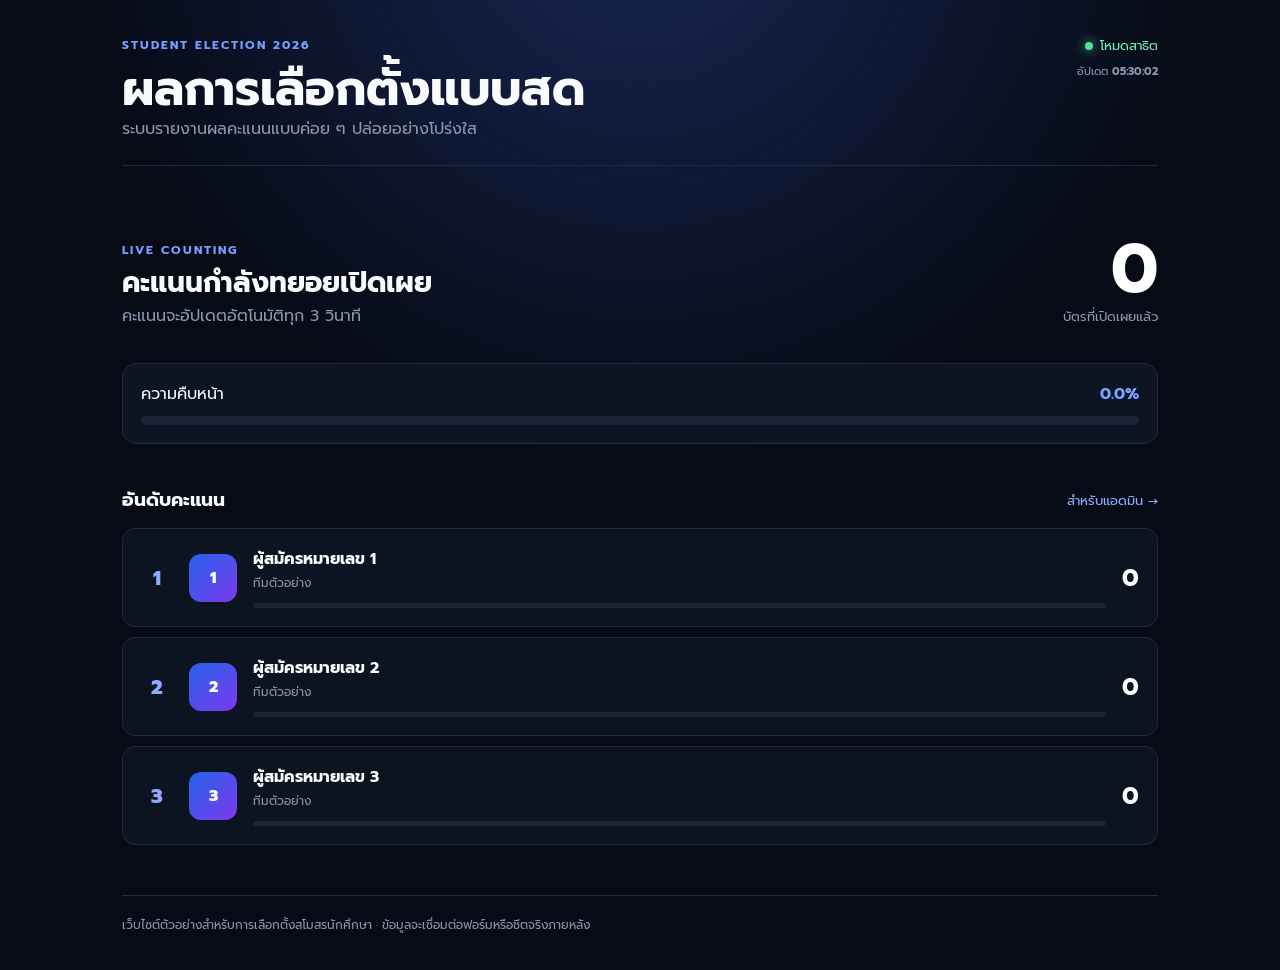
==== index.html @ ea038f3d "Build election live site and admin demo" ====
<!doctype html>
<html lang="th">
<head>
  <meta charset="UTF-8"><meta name="viewport" content="width=device-width, initial-scale=1">
  <title>ELECTION LIVE 2026</title><link rel="stylesheet" href="styles.css">
</head>
<body><div class="shell">
  <header class="topbar"><div><div class="eyebrow">STUDENT ELECTION 2026</div><h1>ผลการเลือกตั้งแบบสด</h1><p class="muted">ระบบรายงานผลคะแนนแบบค่อย ๆ ปล่อยอย่างโปร่งใส</p></div><div class="status"><i></i><span id="statusText">โหมดสาธิต</span><small>อัปเดต <b id="updated">-</b></small></div></header>
  <section class="hero"><div><span class="eyebrow">LIVE COUNTING</span><h2>คะแนนกำลังทยอยเปิดเผย</h2><p class="muted">คะแนนจะอัปเดตอัตโนมัติทุก 3 วินาที</p></div><div class="big-number"><strong id="total">0</strong><span>บัตรที่เปิดเผยแล้ว</span></div></section>
  <section class="progress"><div class="progress-head"><span>ความคืบหน้า</span><b id="percent">0%</b></div><div class="track"><div id="bar"></div></div></section>
  <section><div class="section-head"><h3>อันดับคะแนน</h3><a href="admin.html">สำหรับแอดมิน →</a></div><div id="leaderboard" class="cards"></div></section>
  <footer class="muted">เว็บไซต์ตัวอย่างสำหรับการเลือกตั้งสโมสรนักศึกษา · ข้อมูลจะเชื่อมต่อฟอร์มหรือชีตจริงภายหลัง</footer>
</div><script src="config.js"></script><script src="app.js"></script></body></html>
---- styles.css ----
@import url('https://fonts.googleapis.com/css2?family=Prompt:wght@300;400;500;700;800&display=swap');
:root{font-family:Prompt,sans-serif;color:#f8fafc;background:#070b16;--line:#202a3d;--muted:#8b98ad;--blue:#5b8cff}*{box-sizing:border-box}body{margin:0;background:radial-gradient(circle at 50% -10%,#172653,transparent 45%),#070b16}.shell{max-width:1080px;margin:auto;padding:36px 22px}.narrow{max-width:850px}.topbar{display:flex;justify-content:space-between;gap:20px;align-items:flex-start;border-bottom:1px solid var(--line);padding-bottom:24px}h1,h2,h3,p{margin:0}h1{font-size:clamp(28px,5vw,48px);line-height:1.15}h2{font-size:28px}.eyebrow{color:#76a0ff;font-size:12px;font-weight:700;letter-spacing:2px;margin-bottom:8px}.muted{color:var(--muted)}.status{text-align:right;color:#7df0b3;font-size:13px}.status i{display:inline-block;width:8px;height:8px;border-radius:50%;background:#51e396;box-shadow:0 0 12px #51e396;margin-right:7px}.status small{display:block;color:var(--muted);margin-top:8px}.hero{display:flex;justify-content:space-between;align-items:end;padding:70px 0 35px}.big-number{text-align:right}.big-number strong{display:block;font-size:68px;line-height:1;color:white}.big-number span{color:var(--muted);font-size:13px}.progress{border:1px solid var(--line);background:#0d1424;border-radius:14px;padding:18px;margin-bottom:42px}.progress-head{display:flex;justify-content:space-between;margin-bottom:10px}.progress-head b{color:#7ca5ff}.track,.mini-track{height:9px;background:#1a2436;border-radius:20px;overflow:hidden}.track div,.mini-track i{display:block;height:100%;background:linear-gradient(90deg,#4388ff,#bc64ff);border-radius:20px;transition:width .5s}.section-head{display:flex;justify-content:space-between;align-items:center;margin-bottom:14px}.section-head a{color:#8eafff;text-decoration:none;font-size:13px}.cards{display:grid;gap:10px}.candidate{display:flex;align-items:center;gap:16px;padding:18px;border:1px solid var(--line);background:#0c1321;border-radius:13px}.rank{width:32px;text-align:center;color:#8faaff;font-size:20px;font-weight:800}.avatar{width:48px;height:48px;border-radius:12px;display:grid;place-items:center;background:linear-gradient(135deg,#2563eb,#7c3aed);font-weight:800}.candidate-info{flex:1}.candidate-info h3{font-size:16px}.candidate-info p{font-size:12px;color:var(--muted);margin-top:3px}.mini-track{height:5px;margin-top:11px}.candidate>strong{font-size:24px}.panel{border:1px solid var(--line);background:#0c1321;border-radius:14px;padding:24px}.admin-grid{display:grid;grid-template-columns:1fr 1fr;gap:16px;margin-top:28px}.admin-stat{display:flex;justify-content:space-between;border-bottom:1px solid var(--line);padding:14px 0}.admin-stat b{color:#91b0ff}label{display:block;color:var(--muted);font-size:13px;margin-top:20px}input{display:block;width:100%;margin-top:7px;padding:11px;border-radius:8px;border:1px solid var(--line);background:#070b16;color:white;font:inherit}.actions{display:flex;gap:10px;margin-top:20px}.button{border:0;border-radius:8px;padding:11px 15px;background:#4f7fff;color:white;font:inherit;cursor:pointer}.button.ghost{background:transparent;border:1px solid var(--line);text-decoration:none}.button.danger{background:#a33b52}.notice{margin-top:20px;padding:13px;border-radius:8px;background:#241d13;color:#e9c486;font-size:13px}code{color:#9cb8ff}footer{border-top:1px solid var(--line);margin-top:50px;padding-top:20px;font-size:12px}@media(max-width:680px){.topbar,.hero{flex-direction:column}.status,.big-number{text-align:left}.admin-grid{grid-template-columns:1fr}.big-number strong{font-size:52px}}
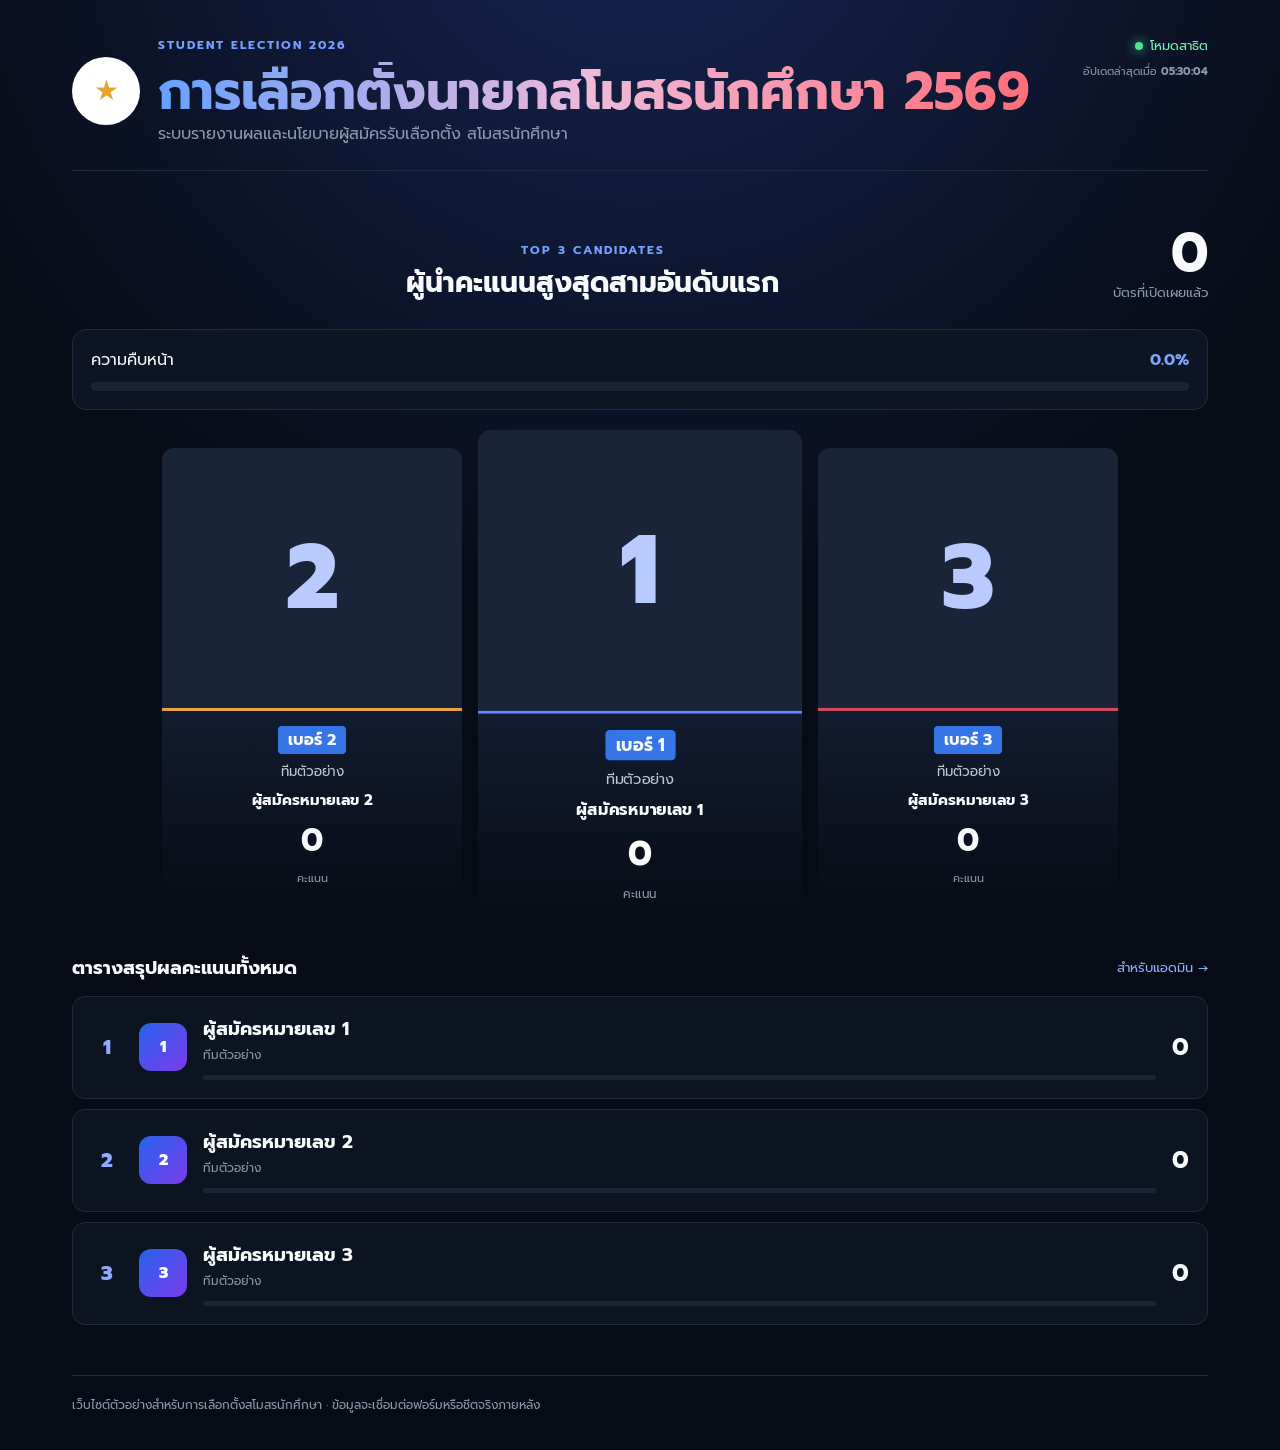
==== commit 7cfcf99d: "Add podium dashboard and admin content editor" ====
--- a/index.html
+++ b/index.html
@@ -1,13 +1 @@
-<!doctype html>
-<html lang="th">
-<head>
-  <meta charset="UTF-8"><meta name="viewport" content="width=device-width, initial-scale=1">
-  <title>ELECTION LIVE 2026</title><link rel="stylesheet" href="styles.css">
-</head>
-<body><div class="shell">
-  <header class="topbar"><div><div class="eyebrow">STUDENT ELECTION 2026</div><h1>ผลการเลือกตั้งแบบสด</h1><p class="muted">ระบบรายงานผลคะแนนแบบค่อย ๆ ปล่อยอย่างโปร่งใส</p></div><div class="status"><i></i><span id="statusText">โหมดสาธิต</span><small>อัปเดต <b id="updated">-</b></small></div></header>
-  <section class="hero"><div><span class="eyebrow">LIVE COUNTING</span><h2>คะแนนกำลังทยอยเปิดเผย</h2><p class="muted">คะแนนจะอัปเดตอัตโนมัติทุก 3 วินาที</p></div><div class="big-number"><strong id="total">0</strong><span>บัตรที่เปิดเผยแล้ว</span></div></section>
-  <section class="progress"><div class="progress-head"><span>ความคืบหน้า</span><b id="percent">0%</b></div><div class="track"><div id="bar"></div></div></section>
-  <section><div class="section-head"><h3>อันดับคะแนน</h3><a href="admin.html">สำหรับแอดมิน →</a></div><div id="leaderboard" class="cards"></div></section>
-  <footer class="muted">เว็บไซต์ตัวอย่างสำหรับการเลือกตั้งสโมสรนักศึกษา · ข้อมูลจะเชื่อมต่อฟอร์มหรือชีตจริงภายหลัง</footer>
-</div><script src="config.js"></script><script src="app.js"></script></body></html>
+<!doctype html><html lang="th"><head><meta charset="UTF-8"><meta name="viewport" content="width=device-width, initial-scale=1"><title>ELECTION LIVE 2026</title><link rel="stylesheet" href="styles.css"></head><body><div class="shell"><header class="topbar"><div class="brand"><div id="logo" class="logo">★</div><div><div class="eyebrow">STUDENT ELECTION 2026</div><h1 id="siteTitle">การเลือกตั้งนายกสโมสรนักศึกษา 2569</h1><p id="siteSubtitle" class="muted">ระบบรายงานผลและนโยบายผู้สมัครรับเลือกตั้ง สโมสรนักศึกษา</p></div></div><div class="status"><i></i><span id="statusText">โหมดสาธิต</span><small>อัปเดตล่าสุดเมื่อ <b id="updated">-</b></small></div></header><section class="hero"><div class="hero-title"><span class="eyebrow">TOP 3 CANDIDATES</span><h2>ผู้นำคะแนนสูงสุดสามอันดับแรก</h2></div><div class="big-number"><strong id="total">0</strong><span>บัตรที่เปิดเผยแล้ว</span></div></section><section class="progress"><div class="progress-head"><span>ความคืบหน้า</span><b id="percent">0%</b></div><div class="track"><div id="bar"></div></div></section><section><div id="podium" class="podium"></div><div class="section-head"><h3>ตารางสรุปผลคะแนนทั้งหมด</h3><a href="admin.html">สำหรับแอดมิน →</a></div><div id="leaderboard" class="cards"></div></section><footer class="muted">เว็บไซต์ตัวอย่างสำหรับการเลือกตั้งสโมสรนักศึกษา · ข้อมูลจะเชื่อมต่อฟอร์มหรือชีตจริงภายหลัง</footer></div><script src="config.js"></script><script src="app.js"></script></body></html>
--- a/styles.css
+++ b/styles.css
@@ -1,2 +1 @@
-@import url('https://fonts.googleapis.com/css2?family=Prompt:wght@300;400;500;700;800&display=swap');
-:root{font-family:Prompt,sans-serif;color:#f8fafc;background:#070b16;--line:#202a3d;--muted:#8b98ad;--blue:#5b8cff}*{box-sizing:border-box}body{margin:0;background:radial-gradient(circle at 50% -10%,#172653,transparent 45%),#070b16}.shell{max-width:1080px;margin:auto;padding:36px 22px}.narrow{max-width:850px}.topbar{display:flex;justify-content:space-between;gap:20px;align-items:flex-start;border-bottom:1px solid var(--line);padding-bottom:24px}h1,h2,h3,p{margin:0}h1{font-size:clamp(28px,5vw,48px);line-height:1.15}h2{font-size:28px}.eyebrow{color:#76a0ff;font-size:12px;font-weight:700;letter-spacing:2px;margin-bottom:8px}.muted{color:var(--muted)}.status{text-align:right;color:#7df0b3;font-size:13px}.status i{display:inline-block;width:8px;height:8px;border-radius:50%;background:#51e396;box-shadow:0 0 12px #51e396;margin-right:7px}.status small{display:block;color:var(--muted);margin-top:8px}.hero{display:flex;justify-content:space-between;align-items:end;padding:70px 0 35px}.big-number{text-align:right}.big-number strong{display:block;font-size:68px;line-height:1;color:white}.big-number span{color:var(--muted);font-size:13px}.progress{border:1px solid var(--line);background:#0d1424;border-radius:14px;padding:18px;margin-bottom:42px}.progress-head{display:flex;justify-content:space-between;margin-bottom:10px}.progress-head b{color:#7ca5ff}.track,.mini-track{height:9px;background:#1a2436;border-radius:20px;overflow:hidden}.track div,.mini-track i{display:block;height:100%;background:linear-gradient(90deg,#4388ff,#bc64ff);border-radius:20px;transition:width .5s}.section-head{display:flex;justify-content:space-between;align-items:center;margin-bottom:14px}.section-head a{color:#8eafff;text-decoration:none;font-size:13px}.cards{display:grid;gap:10px}.candidate{display:flex;align-items:center;gap:16px;padding:18px;border:1px solid var(--line);background:#0c1321;border-radius:13px}.rank{width:32px;text-align:center;color:#8faaff;font-size:20px;font-weight:800}.avatar{width:48px;height:48px;border-radius:12px;display:grid;place-items:center;background:linear-gradient(135deg,#2563eb,#7c3aed);font-weight:800}.candidate-info{flex:1}.candidate-info h3{font-size:16px}.candidate-info p{font-size:12px;color:var(--muted);margin-top:3px}.mini-track{height:5px;margin-top:11px}.candidate>strong{font-size:24px}.panel{border:1px solid var(--line);background:#0c1321;border-radius:14px;padding:24px}.admin-grid{display:grid;grid-template-columns:1fr 1fr;gap:16px;margin-top:28px}.admin-stat{display:flex;justify-content:space-between;border-bottom:1px solid var(--line);padding:14px 0}.admin-stat b{color:#91b0ff}label{display:block;color:var(--muted);font-size:13px;margin-top:20px}input{display:block;width:100%;margin-top:7px;padding:11px;border-radius:8px;border:1px solid var(--line);background:#070b16;color:white;font:inherit}.actions{display:flex;gap:10px;margin-top:20px}.button{border:0;border-radius:8px;padding:11px 15px;background:#4f7fff;color:white;font:inherit;cursor:pointer}.button.ghost{background:transparent;border:1px solid var(--line);text-decoration:none}.button.danger{background:#a33b52}.notice{margin-top:20px;padding:13px;border-radius:8px;background:#241d13;color:#e9c486;font-size:13px}code{color:#9cb8ff}footer{border-top:1px solid var(--line);margin-top:50px;padding-top:20px;font-size:12px}@media(max-width:680px){.topbar,.hero{flex-direction:column}.status,.big-number{text-align:left}.admin-grid{grid-template-columns:1fr}.big-number strong{font-size:52px}}
+@import url('https://fonts.googleapis.com/css2?family=Prompt:wght@300;400;500;700;800&display=swap');:root{font-family:Prompt,sans-serif;color:#f8fafc;background:#070b16;--line:#202a3d;--muted:#8b98ad}*{box-sizing:border-box}body{margin:0;background:radial-gradient(circle at 50% -10%,#172653,transparent 45%),#070b16}.shell{max-width:1180px;margin:auto;padding:36px 22px}.narrow{max-width:1100px}.topbar{display:flex;justify-content:space-between;gap:20px;align-items:flex-start;border-bottom:1px solid var(--line);padding-bottom:24px}.brand{display:flex;align-items:center;gap:18px}.logo{width:68px;height:68px;border-radius:50%;display:grid;place-items:center;background:#fff;color:#e4a52d;background-size:cover;background-position:center;font-size:28px}h1,h2,h3,p{margin:0}h1{font-size:clamp(28px,5vw,52px);line-height:1.15;background:linear-gradient(90deg,#64a0ff,#f0b9d8,#ff6d79);color:transparent;background-clip:text}h2{font-size:28px}.eyebrow{color:#76a0ff;font-size:12px;font-weight:700;letter-spacing:2px;margin-bottom:8px}.muted{color:var(--muted)}.status{text-align:right;color:#7df0b3;font-size:13px}.status i{display:inline-block;width:8px;height:8px;border-radius:50%;background:#51e396;box-shadow:0 0 12px #51e396;margin-right:7px}.status small{display:block;color:var(--muted);margin-top:8px}.hero{display:flex;justify-content:space-between;align-items:end;padding:55px 0 25px;text-align:center}.hero-title{flex:1}.big-number{text-align:right}.big-number strong{display:block;font-size:54px;line-height:1}.big-number span{color:var(--muted);font-size:13px}.progress{border:1px solid var(--line);background:#0d1424;border-radius:14px;padding:18px;margin-bottom:38px}.progress-head{display:flex;justify-content:space-between;margin-bottom:10px}.progress-head b{color:#7ca5ff}.track,.mini-track{height:9px;background:#1a2436;border-radius:20px;overflow:hidden}.track div,.mini-track i{display:block;height:100%;background:linear-gradient(90deg,#4388ff,#bc64ff);border-radius:20px;transition:width .5s}.podium{display:flex;align-items:end;justify-content:center;gap:28px;min-height:390px;margin:0 0 50px}.podium-card{width:30%;max-width:300px;text-align:center}.p1{order:2;transform:scale(1.08);z-index:2}.p2{order:1}.p3{order:3}.podium-photo{height:260px;background:#1a2438 center/cover no-repeat;border-radius:12px 12px 0 0;display:grid;place-items:center;font-size:90px;font-weight:800;color:#b9caff}.podium-info{background:linear-gradient(#121c30,#070b15);padding:15px;border-radius:0 0 12px 12px;border-top:3px solid #5b8cff}.p2 .podium-info{border-color:#e9a23d}.p3 .podium-info{border-color:#cf4b5b}.number{display:inline-block;background:#3675e8;padding:2px 10px;border-radius:4px;font-weight:700}.podium-info small{display:block;color:#bdc7d8;margin:7px}.podium-info h3{font-size:15px;white-space:nowrap;overflow:hidden;text-overflow:ellipsis}.podium-info strong{display:block;font-size:32px;margin-top:5px}.podium-info em{font-size:11px;color:var(--muted);font-style:normal}.section-head{display:flex;justify-content:space-between;align-items:center;margin-bottom:14px}.section-head a{color:#8eafff;text-decoration:none;font-size:13px}.cards{display:grid;gap:10px}.candidate{display:flex;align-items:center;gap:16px;padding:18px;border:1px solid var(--line);background:#0c1321;border-radius:13px}.rank{width:32px;text-align:center;color:#8faaff;font-size:20px;font-weight:800}.avatar{width:48px;height:48px;border-radius:12px;display:grid;place-items:center;background:linear-gradient(135deg,#2563eb,#7c3aed);font-weight:800}.candidate-info{flex:1}.candidate-info p{font-size:12px;color:var(--muted);margin-top:3px}.mini-track{height:5px;margin-top:11px}.candidate>strong{font-size:24px}.panel{border:1px solid var(--line);background:#0c1321;border-radius:14px;padding:24px}.admin-grid{display:grid;grid-template-columns:1fr 1.3fr;gap:16px;margin-top:28px}.admin-stat,.admin-row{display:flex;justify-content:space-between;border-bottom:1px solid var(--line);padding:12px 0}.admin-stat b,.admin-row b{color:#91b0ff}.edit-heading{margin-top:25px}label{display:block;color:var(--muted);font-size:13px;margin-top:15px}input{display:block;width:100%;margin-top:7px;padding:11px;border-radius:8px;border:1px solid var(--line);background:#070b16;color:white;font:inherit}.editor-card{border:1px solid var(--line);border-radius:9px;padding:10px;margin:10px 0}.editor-card b{color:#91b0ff}.actions{display:flex;gap:10px;margin-top:20px}.button{border:0;border-radius:8px;padding:11px 15px;background:#4f7fff;color:white;font:inherit;cursor:pointer}.button.ghost{background:transparent;border:1px solid var(--line);text-decoration:none}.button.danger{background:#a33b52}.save{margin-top:18px}.notice{margin-top:20px;padding:13px;border-radius:8px;background:#241d13;color:#e9c486;font-size:13px}footer{border-top:1px solid var(--line);margin-top:50px;padding-top:20px;font-size:12px}@media(max-width:680px){.topbar,.hero{flex-direction:column;text-align:left}.brand{align-items:flex-start}.status,.big-number{text-align:left}.admin-grid{grid-template-columns:1fr}.podium{gap:8px;min-height:300px}.podium-photo{height:180px}.p1{transform:scale(1.03)}.big-number strong{font-size:52px}}
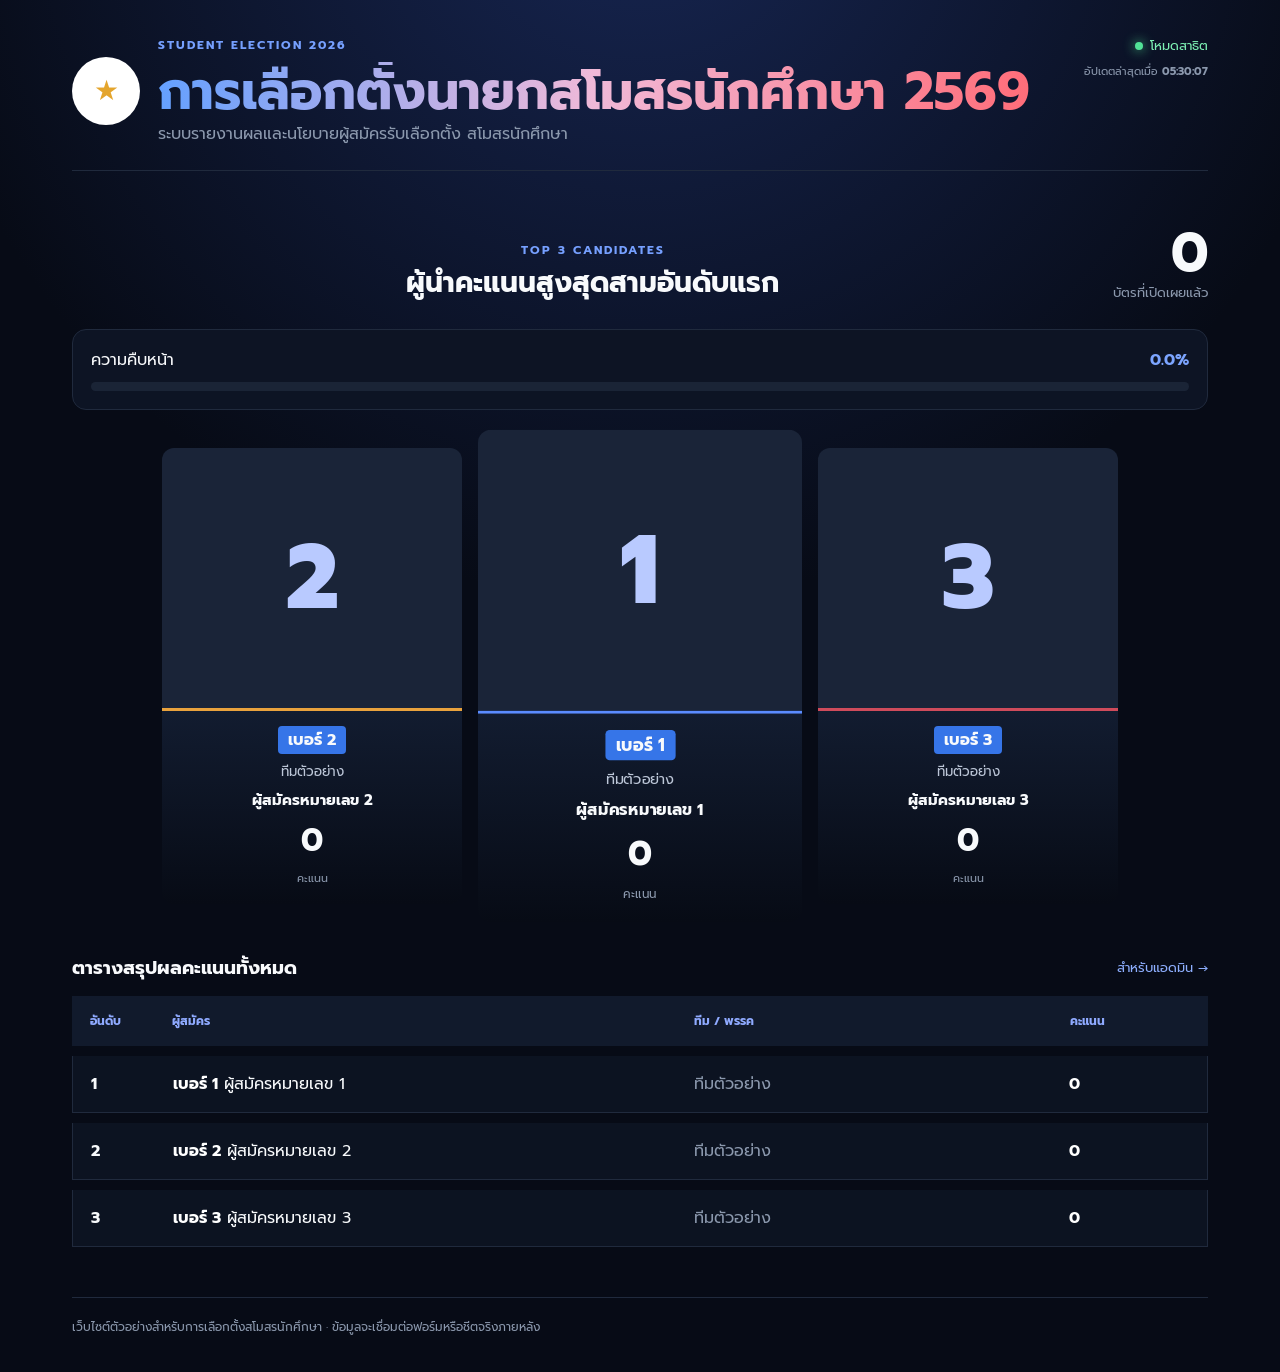
==== commit 5955c4c6: "Polish election UI and add Google Forms setup guide" ====
--- a/index.html
+++ b/index.html
@@ -1 +1 @@
-<!doctype html><html lang="th"><head><meta charset="UTF-8"><meta name="viewport" content="width=device-width, initial-scale=1"><title>ELECTION LIVE 2026</title><link rel="stylesheet" href="styles.css"></head><body><div class="shell"><header class="topbar"><div class="brand"><div id="logo" class="logo">★</div><div><div class="eyebrow">STUDENT ELECTION 2026</div><h1 id="siteTitle">การเลือกตั้งนายกสโมสรนักศึกษา 2569</h1><p id="siteSubtitle" class="muted">ระบบรายงานผลและนโยบายผู้สมัครรับเลือกตั้ง สโมสรนักศึกษา</p></div></div><div class="status"><i></i><span id="statusText">โหมดสาธิต</span><small>อัปเดตล่าสุดเมื่อ <b id="updated">-</b></small></div></header><section class="hero"><div class="hero-title"><span class="eyebrow">TOP 3 CANDIDATES</span><h2>ผู้นำคะแนนสูงสุดสามอันดับแรก</h2></div><div class="big-number"><strong id="total">0</strong><span>บัตรที่เปิดเผยแล้ว</span></div></section><section class="progress"><div class="progress-head"><span>ความคืบหน้า</span><b id="percent">0%</b></div><div class="track"><div id="bar"></div></div></section><section><div id="podium" class="podium"></div><div class="section-head"><h3>ตารางสรุปผลคะแนนทั้งหมด</h3><a href="admin.html">สำหรับแอดมิน →</a></div><div id="leaderboard" class="cards"></div></section><footer class="muted">เว็บไซต์ตัวอย่างสำหรับการเลือกตั้งสโมสรนักศึกษา · ข้อมูลจะเชื่อมต่อฟอร์มหรือชีตจริงภายหลัง</footer></div><script src="config.js"></script><script src="app.js"></script></body></html>
+<!doctype html><html lang="th"><head><meta charset="UTF-8"><meta name="viewport" content="width=device-width, initial-scale=1"><title>ELECTION LIVE 2026</title><link rel="stylesheet" href="styles.css"></head><body><div class="shell"><header class="topbar"><div class="brand"><div id="logo" class="logo">★</div><div><div class="eyebrow">STUDENT ELECTION 2026</div><h1 id="siteTitle">การเลือกตั้งนายกสโมสรนักศึกษา 2569</h1><p id="siteSubtitle" class="muted">ระบบรายงานผลและนโยบายผู้สมัครรับเลือกตั้ง สโมสรนักศึกษา</p></div></div><div class="status"><i></i><span id="statusText">โหมดสาธิต</span><small>อัปเดตล่าสุดเมื่อ <b id="updated">-</b></small></div></header><section class="hero"><div class="hero-title"><span class="eyebrow">TOP 3 CANDIDATES</span><h2>ผู้นำคะแนนสูงสุดสามอันดับแรก</h2></div><div class="big-number"><strong id="total">0</strong><span>บัตรที่เปิดเผยแล้ว</span></div></section><section class="progress"><div class="progress-head"><span>ความคืบหน้า</span><b id="percent">0%</b></div><div class="track"><div id="bar"></div></div></section><section><div id="podium" class="podium"></div><div class="section-head"><h3>ตารางสรุปผลคะแนนทั้งหมด</h3><a href="admin.html">สำหรับแอดมิน →</a></div><div id="leaderboard" class="cards"></div></section><footer class="muted">เว็บไซต์ตัวอย่างสำหรับการเลือกตั้งสโมสรนักศึกษา · ข้อมูลจะเชื่อมต่อฟอร์มหรือชีตจริงภายหลัง</footer></div><div id="candidateModal" class="modal" aria-hidden="true"><div class="modal-box"><button id="closeModal" class="modal-close">×</button><div id="modalPhoto" class="modal-photo"></div><div class="modal-copy"><span id="modalNo" class="number"></span><h2 id="modalName"></h2><p id="modalTeam" class="muted"></p><p id="modalPolicy" class="policy"></p></div></div></div><script src="config.js"></script><script src="app.js"></script></body></html>
--- a/styles.css
+++ b/styles.css
@@ -1 +1,5 @@
 @import url('https://fonts.googleapis.com/css2?family=Prompt:wght@300;400;500;700;800&display=swap');:root{font-family:Prompt,sans-serif;color:#f8fafc;background:#070b16;--line:#202a3d;--muted:#8b98ad}*{box-sizing:border-box}body{margin:0;background:radial-gradient(circle at 50% -10%,#172653,transparent 45%),#070b16}.shell{max-width:1180px;margin:auto;padding:36px 22px}.narrow{max-width:1100px}.topbar{display:flex;justify-content:space-between;gap:20px;align-items:flex-start;border-bottom:1px solid var(--line);padding-bottom:24px}.brand{display:flex;align-items:center;gap:18px}.logo{width:68px;height:68px;border-radius:50%;display:grid;place-items:center;background:#fff;color:#e4a52d;background-size:cover;background-position:center;font-size:28px}h1,h2,h3,p{margin:0}h1{font-size:clamp(28px,5vw,52px);line-height:1.15;background:linear-gradient(90deg,#64a0ff,#f0b9d8,#ff6d79);color:transparent;background-clip:text}h2{font-size:28px}.eyebrow{color:#76a0ff;font-size:12px;font-weight:700;letter-spacing:2px;margin-bottom:8px}.muted{color:var(--muted)}.status{text-align:right;color:#7df0b3;font-size:13px}.status i{display:inline-block;width:8px;height:8px;border-radius:50%;background:#51e396;box-shadow:0 0 12px #51e396;margin-right:7px}.status small{display:block;color:var(--muted);margin-top:8px}.hero{display:flex;justify-content:space-between;align-items:end;padding:55px 0 25px;text-align:center}.hero-title{flex:1}.big-number{text-align:right}.big-number strong{display:block;font-size:54px;line-height:1}.big-number span{color:var(--muted);font-size:13px}.progress{border:1px solid var(--line);background:#0d1424;border-radius:14px;padding:18px;margin-bottom:38px}.progress-head{display:flex;justify-content:space-between;margin-bottom:10px}.progress-head b{color:#7ca5ff}.track,.mini-track{height:9px;background:#1a2436;border-radius:20px;overflow:hidden}.track div,.mini-track i{display:block;height:100%;background:linear-gradient(90deg,#4388ff,#bc64ff);border-radius:20px;transition:width .5s}.podium{display:flex;align-items:end;justify-content:center;gap:28px;min-height:390px;margin:0 0 50px}.podium-card{width:30%;max-width:300px;text-align:center}.p1{order:2;transform:scale(1.08);z-index:2}.p2{order:1}.p3{order:3}.podium-photo{height:260px;background:#1a2438 center/cover no-repeat;border-radius:12px 12px 0 0;display:grid;place-items:center;font-size:90px;font-weight:800;color:#b9caff}.podium-info{background:linear-gradient(#121c30,#070b15);padding:15px;border-radius:0 0 12px 12px;border-top:3px solid #5b8cff}.p2 .podium-info{border-color:#e9a23d}.p3 .podium-info{border-color:#cf4b5b}.number{display:inline-block;background:#3675e8;padding:2px 10px;border-radius:4px;font-weight:700}.podium-info small{display:block;color:#bdc7d8;margin:7px}.podium-info h3{font-size:15px;white-space:nowrap;overflow:hidden;text-overflow:ellipsis}.podium-info strong{display:block;font-size:32px;margin-top:5px}.podium-info em{font-size:11px;color:var(--muted);font-style:normal}.section-head{display:flex;justify-content:space-between;align-items:center;margin-bottom:14px}.section-head a{color:#8eafff;text-decoration:none;font-size:13px}.cards{display:grid;gap:10px}.candidate{display:flex;align-items:center;gap:16px;padding:18px;border:1px solid var(--line);background:#0c1321;border-radius:13px}.rank{width:32px;text-align:center;color:#8faaff;font-size:20px;font-weight:800}.avatar{width:48px;height:48px;border-radius:12px;display:grid;place-items:center;background:linear-gradient(135deg,#2563eb,#7c3aed);font-weight:800}.candidate-info{flex:1}.candidate-info p{font-size:12px;color:var(--muted);margin-top:3px}.mini-track{height:5px;margin-top:11px}.candidate>strong{font-size:24px}.panel{border:1px solid var(--line);background:#0c1321;border-radius:14px;padding:24px}.admin-grid{display:grid;grid-template-columns:1fr 1.3fr;gap:16px;margin-top:28px}.admin-stat,.admin-row{display:flex;justify-content:space-between;border-bottom:1px solid var(--line);padding:12px 0}.admin-stat b,.admin-row b{color:#91b0ff}.edit-heading{margin-top:25px}label{display:block;color:var(--muted);font-size:13px;margin-top:15px}input{display:block;width:100%;margin-top:7px;padding:11px;border-radius:8px;border:1px solid var(--line);background:#070b16;color:white;font:inherit}.editor-card{border:1px solid var(--line);border-radius:9px;padding:10px;margin:10px 0}.editor-card b{color:#91b0ff}.actions{display:flex;gap:10px;margin-top:20px}.button{border:0;border-radius:8px;padding:11px 15px;background:#4f7fff;color:white;font:inherit;cursor:pointer}.button.ghost{background:transparent;border:1px solid var(--line);text-decoration:none}.button.danger{background:#a33b52}.save{margin-top:18px}.notice{margin-top:20px;padding:13px;border-radius:8px;background:#241d13;color:#e9c486;font-size:13px}footer{border-top:1px solid var(--line);margin-top:50px;padding-top:20px;font-size:12px}@media(max-width:680px){.topbar,.hero{flex-direction:column;text-align:left}.brand{align-items:flex-start}.status,.big-number{text-align:left}.admin-grid{grid-template-columns:1fr}.podium{gap:8px;min-height:300px}.podium-photo{height:180px}.p1{transform:scale(1.03)}.big-number strong{font-size:52px}}
+ .table-head,.table-row{display:grid;grid-template-columns:70px 1.4fr 1fr 120px;gap:12px;align-items:center;padding:16px 18px}.table-head{background:#111a2c;color:#8faaff;font-size:12px;font-weight:700}.table-row{border:1px solid var(--line);border-top:0;background:#0c1321}.table-row strong{color:#fff}.editor-line{display:flex;justify-content:space-between;align-items:center}.remove-candidate{border:0;background:#5b2031;color:#ffb4c1;padding:5px 9px;border-radius:6px;cursor:pointer}.editor-card input{margin-top:8px}@media(max-width:680px){.table-head,.table-row{grid-template-columns:42px 1fr 90px}.table-head span:nth-child(3),.table-row span:nth-child(3){display:none}}
+/* interaction polish */
+.podium-card,.candidate,.panel,.button{transition:transform .28s cubic-bezier(.2,.8,.2,1),box-shadow .28s ease,border-color .28s ease}.podium-card:hover{transform:translateY(-14px) scale(1.03);filter:saturate(1.15)}.p1:hover{transform:translateY(-18px) scale(1.12)}.candidate:hover,.panel:hover{transform:translateY(-4px);border-color:#4e78d8;box-shadow:0 18px 45px #0007}.button:hover{transform:translateY(-3px);box-shadow:0 10px 24px #4f7fff66}.button:active{transform:translateY(0) scale(.97)}.podium-photo{transition:transform .45s ease,filter .45s ease}.podium-card:hover .podium-photo{transform:scale(1.035);filter:brightness(1.15)}.modal{position:fixed;inset:0;z-index:10;display:grid;place-items:center;background:#02040dcc;backdrop-filter:blur(10px);opacity:0;pointer-events:none;transition:opacity .25s ease}.modal.open{opacity:1;pointer-events:auto}.modal-box{width:min(620px,calc(100% - 30px));background:#10192c;border:1px solid #36518c;border-radius:18px;overflow:hidden;transform:translateY(25px) scale(.96);transition:transform .3s ease}.modal.open .modal-box{transform:none}.modal-photo{height:260px;background:#17243c center/cover no-repeat}.modal-copy{padding:24px}.modal-copy h2{margin-top:12px}.policy{white-space:pre-wrap;color:#c9d3e6;margin-top:18px;line-height:1.8}.modal-close{position:absolute;margin:12px 0 0 570px;border:0;background:#0008;color:white;font-size:28px;border-radius:50%;width:38px;height:38px;cursor:pointer}
+ .modal-box{position:relative}.modal-close{position:absolute;right:12px;top:12px;margin:0;z-index:2}
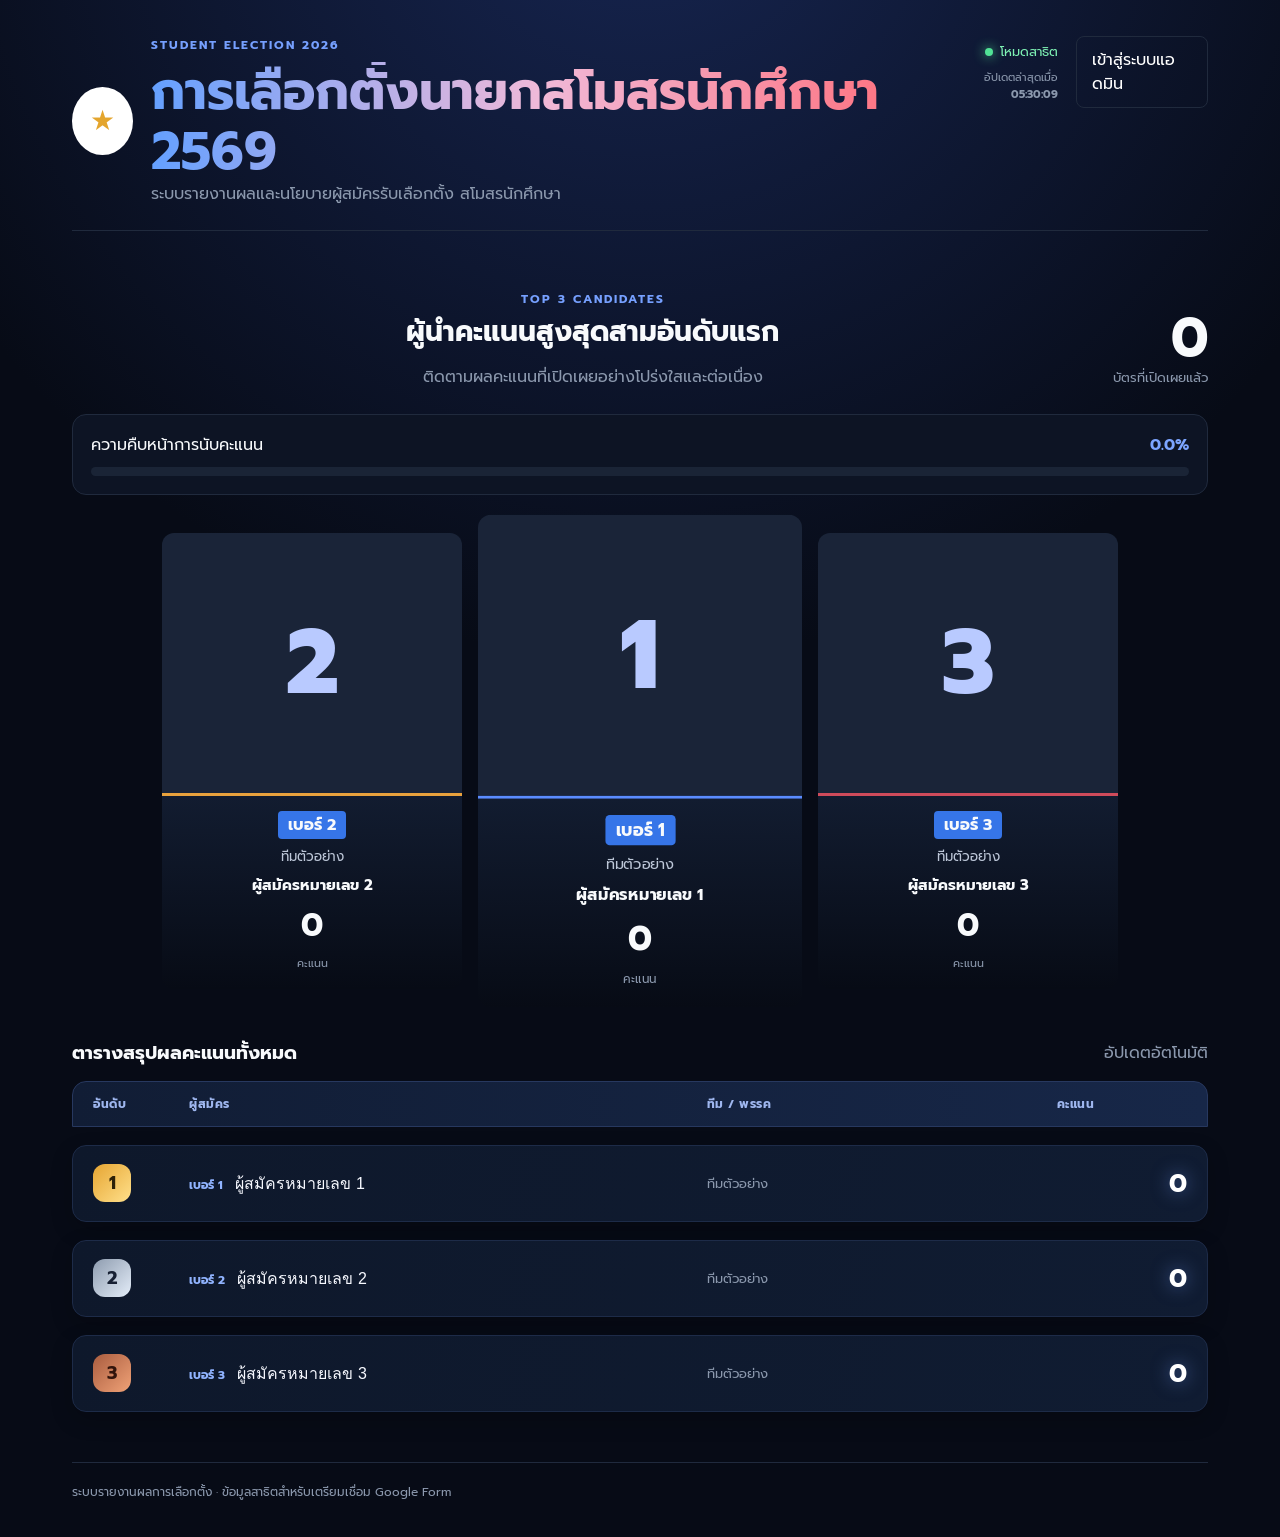
==== commit 92ee8a92: "Make public homepage the default entry" ====
--- a/index.html
+++ b/index.html
@@ -1 +1 @@
-<!doctype html><html lang="th"><head><meta charset="UTF-8"><meta name="viewport" content="width=device-width, initial-scale=1"><title>ELECTION LIVE 2026</title><link rel="stylesheet" href="styles.css"></head><body><div class="shell"><header class="topbar"><div class="brand"><div id="logo" class="logo">★</div><div><div class="eyebrow">STUDENT ELECTION 2026</div><h1 id="siteTitle">การเลือกตั้งนายกสโมสรนักศึกษา 2569</h1><p id="siteSubtitle" class="muted">ระบบรายงานผลและนโยบายผู้สมัครรับเลือกตั้ง สโมสรนักศึกษา</p></div></div><div class="status"><i></i><span id="statusText">โหมดสาธิต</span><small>อัปเดตล่าสุดเมื่อ <b id="updated">-</b></small></div></header><section class="hero"><div class="hero-title"><span class="eyebrow">TOP 3 CANDIDATES</span><h2>ผู้นำคะแนนสูงสุดสามอันดับแรก</h2></div><div class="big-number"><strong id="total">0</strong><span>บัตรที่เปิดเผยแล้ว</span></div></section><section class="progress"><div class="progress-head"><span>ความคืบหน้า</span><b id="percent">0%</b></div><div class="track"><div id="bar"></div></div></section><section><div id="podium" class="podium"></div><div class="section-head"><h3>ตารางสรุปผลคะแนนทั้งหมด</h3><a href="admin.html">สำหรับแอดมิน →</a></div><div id="leaderboard" class="cards"></div></section><footer class="muted">เว็บไซต์ตัวอย่างสำหรับการเลือกตั้งสโมสรนักศึกษา · ข้อมูลจะเชื่อมต่อฟอร์มหรือชีตจริงภายหลัง</footer></div><div id="candidateModal" class="modal" aria-hidden="true"><div class="modal-box"><button id="closeModal" class="modal-close">×</button><div id="modalPhoto" class="modal-photo"></div><div class="modal-copy"><span id="modalNo" class="number"></span><h2 id="modalName"></h2><p id="modalTeam" class="muted"></p><p id="modalPolicy" class="policy"></p></div></div></div><script src="config.js"></script><script src="app.js"></script></body></html>
+<!doctype html><html lang="th"><head><meta charset="UTF-8"><meta name="viewport" content="width=device-width, initial-scale=1"><title>ELECTION LIVE 2026</title><link rel="stylesheet" href="styles.css"></head><body><div class="shell"><header class="topbar"><div class="brand"><div id="logo" class="logo">★</div><div><div class="eyebrow">STUDENT ELECTION 2026</div><h1 id="siteTitle">การเลือกตั้งนายกสโมสรนักศึกษา 2569</h1><p id="siteSubtitle" class="muted">ระบบรายงานผลและนโยบายผู้สมัครรับเลือกตั้ง สโมสรนักศึกษา</p></div></div><div class="header-actions"><div class="status"><i></i><span id="statusText">โหมดสาธิต</span><small>อัปเดตล่าสุดเมื่อ <b id="updated">-</b></small></div><a class="button ghost" href="admin.html">เข้าสู่ระบบแอดมิน</a></div></header><section class="hero"><div class="hero-title"><span class="eyebrow">TOP 3 CANDIDATES</span><h2>ผู้นำคะแนนสูงสุดสามอันดับแรก</h2><p class="muted hero-note">ติดตามผลคะแนนที่เปิดเผยอย่างโปร่งใสและต่อเนื่อง</p></div><div class="big-number"><strong id="total">0</strong><span>บัตรที่เปิดเผยแล้ว</span></div></section><section class="progress"><div class="progress-head"><span>ความคืบหน้าการนับคะแนน</span><b id="percent">0%</b></div><div class="track"><div id="bar"></div></div></section><section><div id="podium" class="podium"></div><div class="section-head"><h3>ตารางสรุปผลคะแนนทั้งหมด</h3><span class="muted">อัปเดตอัตโนมัติ</span></div><div id="leaderboard" class="cards"></div></section><footer class="muted">ระบบรายงานผลการเลือกตั้ง · ข้อมูลสาธิตสำหรับเตรียมเชื่อม Google Form</footer></div><div id="candidateModal" class="modal" aria-hidden="true"><div class="modal-box"><button id="closeModal" class="modal-close">×</button><div id="modalPhoto" class="modal-photo"></div><div class="modal-copy"><span id="modalNo" class="number"></span><h2 id="modalName"></h2><p id="modalTeam" class="muted"></p><p id="modalPolicy" class="policy"></p></div></div></div><script src="config.js"></script><script src="app.js"></script></body></html>
--- a/styles.css
+++ b/styles.css
@@ -3,3 +3,7 @@
 /* interaction polish */
 .podium-card,.candidate,.panel,.button{transition:transform .28s cubic-bezier(.2,.8,.2,1),box-shadow .28s ease,border-color .28s ease}.podium-card:hover{transform:translateY(-14px) scale(1.03);filter:saturate(1.15)}.p1:hover{transform:translateY(-18px) scale(1.12)}.candidate:hover,.panel:hover{transform:translateY(-4px);border-color:#4e78d8;box-shadow:0 18px 45px #0007}.button:hover{transform:translateY(-3px);box-shadow:0 10px 24px #4f7fff66}.button:active{transform:translateY(0) scale(.97)}.podium-photo{transition:transform .45s ease,filter .45s ease}.podium-card:hover .podium-photo{transform:scale(1.035);filter:brightness(1.15)}.modal{position:fixed;inset:0;z-index:10;display:grid;place-items:center;background:#02040dcc;backdrop-filter:blur(10px);opacity:0;pointer-events:none;transition:opacity .25s ease}.modal.open{opacity:1;pointer-events:auto}.modal-box{width:min(620px,calc(100% - 30px));background:#10192c;border:1px solid #36518c;border-radius:18px;overflow:hidden;transform:translateY(25px) scale(.96);transition:transform .3s ease}.modal.open .modal-box{transform:none}.modal-photo{height:260px;background:#17243c center/cover no-repeat}.modal-copy{padding:24px}.modal-copy h2{margin-top:12px}.policy{white-space:pre-wrap;color:#c9d3e6;margin-top:18px;line-height:1.8}.modal-close{position:absolute;margin:12px 0 0 570px;border:0;background:#0008;color:white;font-size:28px;border-radius:50%;width:38px;height:38px;cursor:pointer}
  .modal-box{position:relative}.modal-close{position:absolute;right:12px;top:12px;margin:0;z-index:2}
+ .hidden{display:none!important}.login-gate{min-height:100vh;display:grid;place-items:center;padding:20px;background:radial-gradient(circle at 50% 25%,#243d82,transparent 38%),#070b16}.login-card{width:min(430px,100%);padding:38px;border:1px solid #344d86;border-radius:22px;background:#0d1629eF;box-shadow:0 25px 90px #0009}.login-card h1{margin-bottom:8px}.login-card input{margin-top:14px}.login-card .button{width:100%;margin-top:18px}.login-error{height:22px;color:#ff8495;text-align:center;margin-top:12px}.panel-title{display:flex;justify-content:space-between;align-items:flex-start}.live-dot{color:#72f0ad;font-size:12px;font-weight:700}.stat-grid{display:grid;grid-template-columns:repeat(3,1fr);gap:10px;margin:22px 0}.metric{padding:16px;border:1px solid var(--line);border-radius:12px;background:#111b2e}.metric small{display:block;color:var(--muted);font-size:11px}.metric b{display:block;color:#a8c0ff;font-size:22px;margin-top:6px}.chart-wrap{padding:18px 0;border-top:1px solid var(--line);border-bottom:1px solid var(--line)}.chart-wrap h3{font-size:14px;margin-bottom:15px}.chart-item{margin:13px 0}.chart-label{display:flex;justify-content:space-between;font-size:12px;margin-bottom:6px}.chart-label b{color:#9ebaff}.chart-track{height:12px;border-radius:20px;background:#1d2940;overflow:hidden}.chart-track i{display:block;height:100%;border-radius:20px;background:linear-gradient(90deg,#4d88ff,#b66bff);transition:width .7s cubic-bezier(.2,.8,.2,1)}
+/* leaderboard cards */
+.table-head{display:grid;grid-template-columns:80px 1.5fr 1fr 130px;gap:16px;align-items:center;padding:13px 20px;border:1px solid #27385f;border-radius:14px 14px 0 0;background:linear-gradient(90deg,#111d35,#172748);color:#9fb7ef;letter-spacing:.5px}.table-row{display:grid;grid-template-columns:80px 1.5fr 1fr 130px;gap:16px;align-items:center;margin-top:8px;padding:18px 20px;border:1px solid #1d2b48;border-radius:14px;background:linear-gradient(110deg,#0e182b,#101c32);box-shadow:0 8px 22px #0003;transition:transform .25s ease,background .25s ease,border-color .25s ease,box-shadow .25s ease}.table-row:hover{transform:translateX(6px) translateY(-3px);background:linear-gradient(110deg,#142343,#17294b);border-color:#5278d4;box-shadow:0 14px 35px #0007}.table-row>b:first-child{display:grid;place-items:center;width:38px;height:38px;border-radius:12px;background:#192b52;color:#a9c3ff;font-size:18px}.table-row:nth-child(2)>b:first-child{background:linear-gradient(135deg,#e6a532,#ffe08b);color:#2d2108}.table-row:nth-child(3)>b:first-child{background:linear-gradient(135deg,#8e9caf,#e4edf9);color:#172033}.table-row:nth-child(4)>b:first-child{background:linear-gradient(135deg,#a95c3f,#f0a277);color:#32140c}.table-row span:nth-child(2){font-weight:500;color:#f7f9ff}.table-row span:nth-child(2) strong{display:inline-block;color:#91b4ff;margin-right:8px;font-size:12px}.table-row>strong:last-child{justify-self:end;font-size:26px;color:#fff;text-shadow:0 0 18px #719bff88}.table-row .muted{font-size:13px}.admin-row{transition:background .2s ease;padding:14px 12px;border-radius:9px}.admin-row:hover{background:#172543}@media(max-width:680px){.table-head,.table-row{grid-template-columns:45px 1fr 75px;gap:9px;padding:13px 12px}.table-head span:nth-child(3),.table-row span:nth-child(3){display:none}.table-row>strong:last-child{font-size:21px}}
+ .header-actions{display:flex;align-items:center;gap:18px}.hero-note{margin-top:12px}.public-admin-link{white-space:nowrap}@media(max-width:680px){.header-actions{width:100%;justify-content:space-between;align-items:flex-start}.header-actions .status{text-align:left}}
